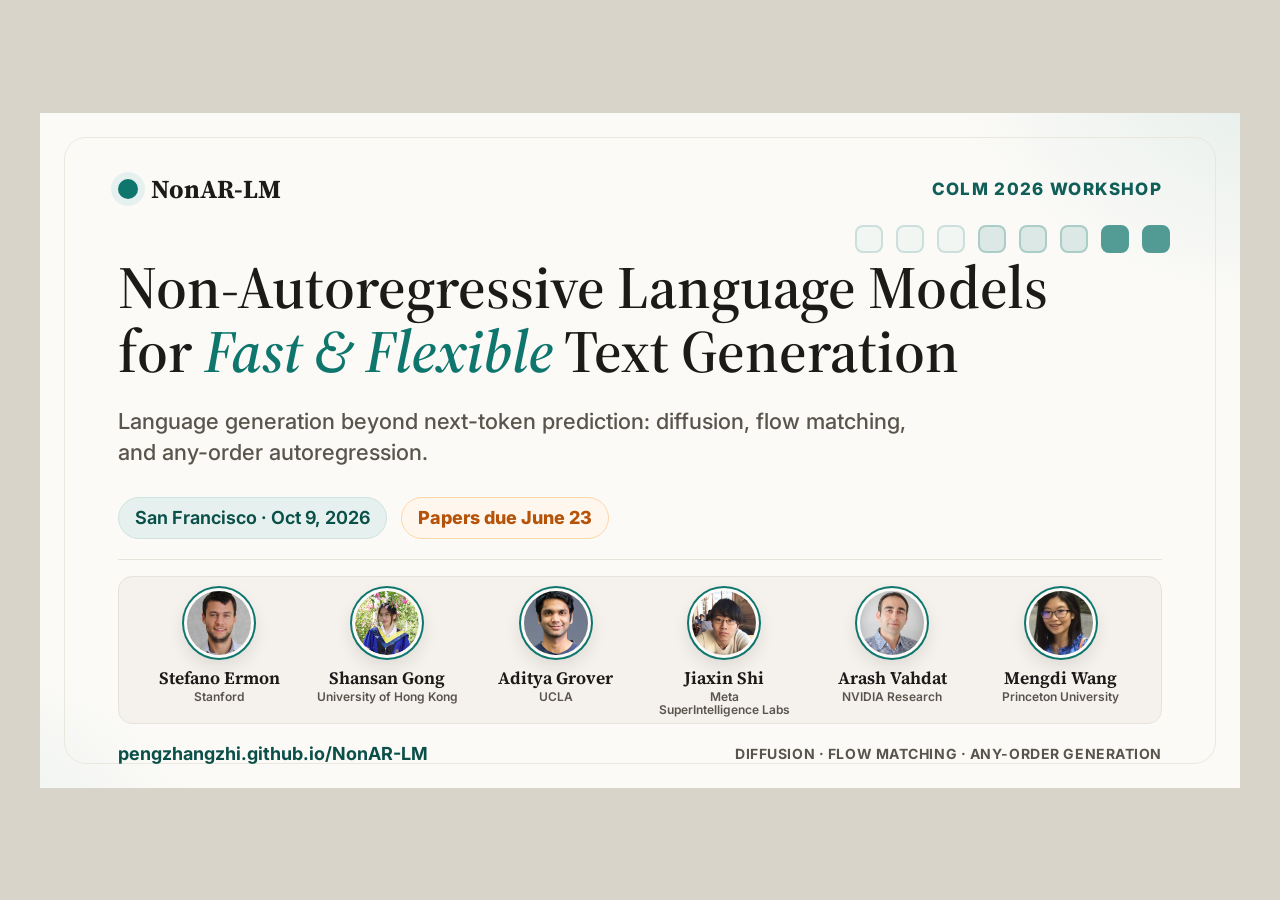
==== assets/social/banner.html @ e9bba419 "Add social promo banners (lineup, deadline, square) for the workshop" ====
<!DOCTYPE html>
<html lang="en">
<head>
  <meta charset="utf-8">
  <meta name="viewport" content="width=device-width, initial-scale=1">
  <title>NonAR-LM Workshop Social Banner</title>
  <link rel="preconnect" href="https://fonts.googleapis.com">
  <link rel="preconnect" href="https://fonts.gstatic.com" crossorigin>
  <link href="https://fonts.googleapis.com/css2?family=Inter:wght@400;500;600;700;800&family=Source+Serif+4:opsz,ital,wght@8..60,0,500;8..60,0,600;8..60,0,700;8..60,1,600&display=swap" rel="stylesheet">
  <style>
    :root {
      --bg: #fbfaf7;
      --bg-subtle: #f3f0e9;
      --surface: #ffffff;
      --text: #1c1b1a;
      --text-muted: #5a554c;
      --border: #e7e3da;
      --accent: #0f766e;
      --accent-strong: #115e59;
      --accent-soft: #e6f1ef;
      --accent-ink: #0b4f49;
      --danger: #b45309;
      --font-serif: "Source Serif 4", Georgia, "Times New Roman", serif;
      --font-sans: "Inter", system-ui, -apple-system, BlinkMacSystemFont, "Segoe UI", sans-serif;
    }

    * {
      box-sizing: border-box;
    }

    html,
    body {
      width: 100%;
      height: 100%;
      margin: 0;
      background: #d9d4ca;
      color: var(--text);
      font-family: var(--font-sans);
      -webkit-font-smoothing: antialiased;
      text-rendering: optimizeLegibility;
    }

    body {
      display: grid;
      place-items: center;
    }

    .banner {
      position: relative;
      width: 1200px;
      height: 675px;
      overflow: hidden;
      background:
        radial-gradient(520px 360px at 106% -8%, rgba(15, 118, 110, .10), transparent 70%),
        radial-gradient(420px 300px at -9% 109%, rgba(15, 118, 110, .07), transparent 66%),
        var(--bg);
      isolation: isolate;
    }

    body[data-size="square"] .banner {
      width: 1080px;
      height: 1080px;
    }

    .banner::before {
      content: "";
      position: absolute;
      inset: 24px;
      border: 1px solid rgba(231, 227, 218, .82);
      border-radius: 22px;
      pointer-events: none;
      z-index: -1;
    }

    .content {
      position: relative;
      display: flex;
      flex-direction: column;
      height: 100%;
      padding: 58px 78px 46px;
    }

    .topbar {
      display: flex;
      align-items: center;
      justify-content: space-between;
      gap: 28px;
      color: var(--accent-strong);
      font-size: 17px;
      font-weight: 800;
      letter-spacing: .08em;
      text-transform: uppercase;
    }

    .brand {
      display: inline-flex;
      align-items: center;
      gap: 13px;
      color: var(--text);
      font-family: var(--font-serif);
      font-size: 26px;
      font-weight: 700;
      letter-spacing: 0;
      text-transform: none;
    }

    .brand::before {
      content: "";
      width: 20px;
      height: 20px;
      border-radius: 999px;
      background: var(--accent);
      box-shadow: 0 0 0 7px var(--accent-soft);
    }

    .motif {
      position: absolute;
      top: 112px;
      right: 70px;
      display: grid;
      grid-template-columns: repeat(8, 28px);
      grid-auto-rows: 28px;
      gap: 13px;
      opacity: .78;
    }

    .motif span {
      border-radius: 8px;
      border: 2px solid rgba(15, 118, 110, .22);
      background: rgba(230, 241, 239, .56);
    }

    .motif span:nth-child(n+4) {
      background: rgba(15, 118, 110, .16);
      border-color: rgba(15, 118, 110, .32);
    }

    .motif span:nth-child(n+7) {
      background: var(--accent);
      border-color: var(--accent);
      opacity: .9;
    }

    .main {
      position: relative;
      margin-top: 48px;
      max-width: 980px;
      z-index: 1;
    }

    .headline {
      margin: 0;
      max-width: 950px;
      font-family: var(--font-serif);
      font-size: 60px;
      font-weight: 600;
      line-height: 1.08;
      letter-spacing: 0;
      text-wrap: balance;
    }

    .headline em {
      color: var(--accent);
      font-style: italic;
      white-space: nowrap;
    }

    .subline {
      margin: 22px 0 0;
      max-width: 830px;
      color: var(--text-muted);
      font-size: 22px;
      font-weight: 500;
      line-height: 1.42;
    }

    .meta {
      display: flex;
      align-items: center;
      flex-wrap: wrap;
      gap: 14px;
      margin-top: 28px;
      font-size: 18px;
      font-weight: 650;
      color: var(--accent-ink);
    }

    .chip {
      display: inline-flex;
      align-items: center;
      min-height: 42px;
      padding: 9px 16px;
      border-radius: 999px;
      background: var(--accent-soft);
      border: 1px solid #cfe4e0;
      white-space: nowrap;
    }

    .chip.deadline {
      background: #fff7ed;
      border-color: #fed7aa;
      color: var(--danger);
      font-weight: 800;
    }

    .divider {
      height: 1px;
      width: 100%;
      margin: 20px 0 0;
      background: var(--border);
    }

    .speaker-panel {
      position: absolute;
      left: 78px;
      right: 78px;
      bottom: 64px;
      height: 148px;
      margin: 0;
      padding: 11px 24px 10px;
      border: 1px solid var(--border);
      border-radius: 14px;
      background: rgba(243, 240, 233, .72);
    }

    .speaker-row {
      display: grid;
      grid-template-columns: repeat(6, 1fr);
      gap: 16px;
    }

    .speaker {
      min-width: 0;
      text-align: center;
    }

    .avatar {
      width: 70px;
      height: 70px;
      margin: 0 auto 7px;
      border-radius: 999px;
      object-fit: cover;
      border: 3px solid var(--bg);
      box-shadow: 0 0 0 2px var(--accent), 0 8px 18px rgba(28, 27, 26, .11);
      background: var(--bg-subtle);
    }

    .speaker-name {
      font-family: var(--font-serif);
      font-size: 17.5px;
      font-weight: 650;
      line-height: 1.05;
      color: var(--text);
      white-space: nowrap;
    }

    .speaker-affiliation {
      margin-top: 3px;
      color: var(--text-muted);
      font-size: 12px;
      font-weight: 600;
      line-height: 1.12;
      text-wrap: balance;
    }

    .footer {
      position: absolute;
      left: 78px;
      right: 78px;
      bottom: 24px;
      display: flex;
      align-items: center;
      justify-content: space-between;
      color: var(--accent-ink);
      font-size: 18px;
      font-weight: 700;
    }

    .footer .topics {
      color: var(--text-muted);
      font-size: 14px;
      font-weight: 700;
      letter-spacing: .04em;
      text-transform: uppercase;
    }

    body[data-content="deadline"] .main {
      max-width: 800px;
    }

    body[data-content="deadline"] .headline {
      max-width: 720px;
      font-size: 56px;
    }

    .deadline-focus {
      display: none;
    }

    body[data-content="deadline"] .deadline-focus {
      position: absolute;
      top: 150px;
      right: 78px;
      display: flex;
      flex-direction: column;
      width: 330px;
      min-height: 250px;
      padding: 28px;
      border: 1px solid #fed7aa;
      border-radius: 14px;
      background: #fff7ed;
      box-shadow: 0 14px 34px rgba(180, 83, 9, .12);
      z-index: 2;
    }

    .deadline-focus .label {
      color: var(--danger);
      font-size: 16px;
      font-weight: 800;
      letter-spacing: .08em;
      text-transform: uppercase;
    }

    .deadline-focus .date {
      margin-top: 16px;
      color: var(--text);
      font-family: var(--font-serif);
      font-size: 55px;
      font-weight: 700;
      line-height: .95;
    }

    .deadline-focus .note {
      margin-top: auto;
      color: var(--text-muted);
      font-size: 17px;
      font-weight: 600;
      line-height: 1.35;
    }

    body[data-content="deadline"] .meta .deadline {
      display: none;
    }

    body[data-content="deadline"] .speaker-panel {
      right: auto;
      width: 720px;
    }

    body[data-content="deadline"] .speaker-row {
      grid-template-columns: repeat(4, 1fr);
    }

    body[data-content="deadline"] .speaker:nth-child(n+5) {
      display: none;
    }

    body[data-size="square"] .content {
      padding: 62px 74px 56px;
    }

    body[data-size="square"] .topbar {
      font-size: 16px;
    }

    body[data-size="square"] .brand {
      font-size: 27px;
    }

    body[data-size="square"] .motif {
      top: 132px;
      right: 74px;
      grid-template-columns: repeat(4, 30px);
      opacity: .7;
    }

    body[data-size="square"] .main {
      margin-top: 68px;
      max-width: 890px;
    }

    body[data-size="square"] .headline {
      max-width: 890px;
      font-size: 64px;
      line-height: 1.08;
    }

    body[data-size="square"] .subline {
      max-width: 760px;
      margin-top: 25px;
      font-size: 25px;
    }

    body[data-size="square"] .meta {
      margin-top: 34px;
      font-size: 22px;
      gap: 18px;
    }

    body[data-size="square"] .chip {
      min-height: 52px;
      padding: 12px 19px;
    }

    body[data-size="square"] .divider {
      margin-top: 52px;
    }

    body[data-size="square"] .speaker-panel {
      position: relative;
      left: auto;
      right: auto;
      bottom: auto;
      height: auto;
      margin-top: 28px;
      padding: 34px 38px 31px;
    }

    body[data-size="square"] .speaker-row {
      grid-template-columns: repeat(3, 1fr);
      gap: 34px 28px;
    }

    body[data-size="square"] .avatar {
      width: 116px;
      height: 116px;
      margin-bottom: 13px;
      border-width: 4px;
      box-shadow: 0 0 0 3px var(--accent), 0 10px 22px rgba(28, 27, 26, .13);
    }

    body[data-size="square"] .speaker-name {
      font-size: 24px;
    }

    body[data-size="square"] .speaker-affiliation {
      margin-top: 6px;
      font-size: 16px;
      line-height: 1.25;
    }

    body[data-size="square"] .footer {
      left: 74px;
      right: 74px;
      bottom: 34px;
      font-size: 22px;
    }

    body[data-size="square"] .footer .topics {
      display: none;
    }
  </style>
</head>
<body data-size="wide" data-content="lineup">
  <main class="banner" aria-label="NonAR-LM COLM 2026 workshop social banner">
    <div class="content">
      <header class="topbar">
        <div class="brand">NonAR-LM</div>
        <div>COLM 2026 Workshop</div>
      </header>

      <div class="motif" aria-hidden="true">
        <span></span><span></span><span></span><span></span>
        <span></span><span></span><span></span><span></span>
      </div>

      <section class="main">
        <h1 class="headline">Non-Autoregressive Language Models for <em>Fast &amp; Flexible</em> Text Generation</h1>
        <p class="subline">Language generation beyond next-token prediction: diffusion, flow matching, and any-order autoregression.</p>
        <div class="meta">
          <div class="chip">San Francisco · Oct 9, 2026</div>
          <div class="chip deadline">Papers due June 23</div>
        </div>
      </section>

      <aside class="deadline-focus" aria-label="Submission deadline">
        <div class="label">Papers due</div>
        <div class="date">June 23</div>
        <div class="note">Non-archival workshop submissions via OpenReview.</div>
      </aside>

      <div class="divider"></div>

      <section class="speaker-panel" aria-label="Invited speakers">
        <div class="speaker-row">
          <article class="speaker">
            <img class="avatar" src="../img/people/stefano-ermon.jpg" alt="">
            <div class="speaker-name">Stefano Ermon</div>
            <div class="speaker-affiliation">Stanford</div>
          </article>
          <article class="speaker">
            <img class="avatar" src="../img/people/shansan-gong.jpg" alt="">
            <div class="speaker-name">Shansan Gong</div>
            <div class="speaker-affiliation">University of Hong Kong</div>
          </article>
          <article class="speaker">
            <img class="avatar" src="../img/people/aditya-grover.jpg" alt="">
            <div class="speaker-name">Aditya Grover</div>
            <div class="speaker-affiliation">UCLA</div>
          </article>
          <article class="speaker">
            <img class="avatar" src="../img/people/jiaxin-shi.jpg" alt="">
            <div class="speaker-name">Jiaxin Shi</div>
            <div class="speaker-affiliation">Meta SuperIntelligence Labs</div>
          </article>
          <article class="speaker">
            <img class="avatar" src="../img/people/arash-vahdat.jpg" alt="">
            <div class="speaker-name">Arash Vahdat</div>
            <div class="speaker-affiliation">NVIDIA Research</div>
          </article>
          <article class="speaker">
            <img class="avatar" src="../img/people/mengdi-wang.jpg" alt="">
            <div class="speaker-name">Mengdi Wang</div>
            <div class="speaker-affiliation">Princeton University</div>
          </article>
        </div>
      </section>

      <footer class="footer">
        <div>pengzhangzhi.github.io/NonAR-LM</div>
        <div class="topics">Diffusion · Flow Matching · Any-Order Generation</div>
      </footer>
    </div>
  </main>

  <script>
    const params = new URLSearchParams(window.location.search);
    document.body.dataset.size = params.get("size") === "square" ? "square" : "wide";
    document.body.dataset.content = params.get("content") === "deadline" ? "deadline" : "lineup";
  </script>
</body>
</html>
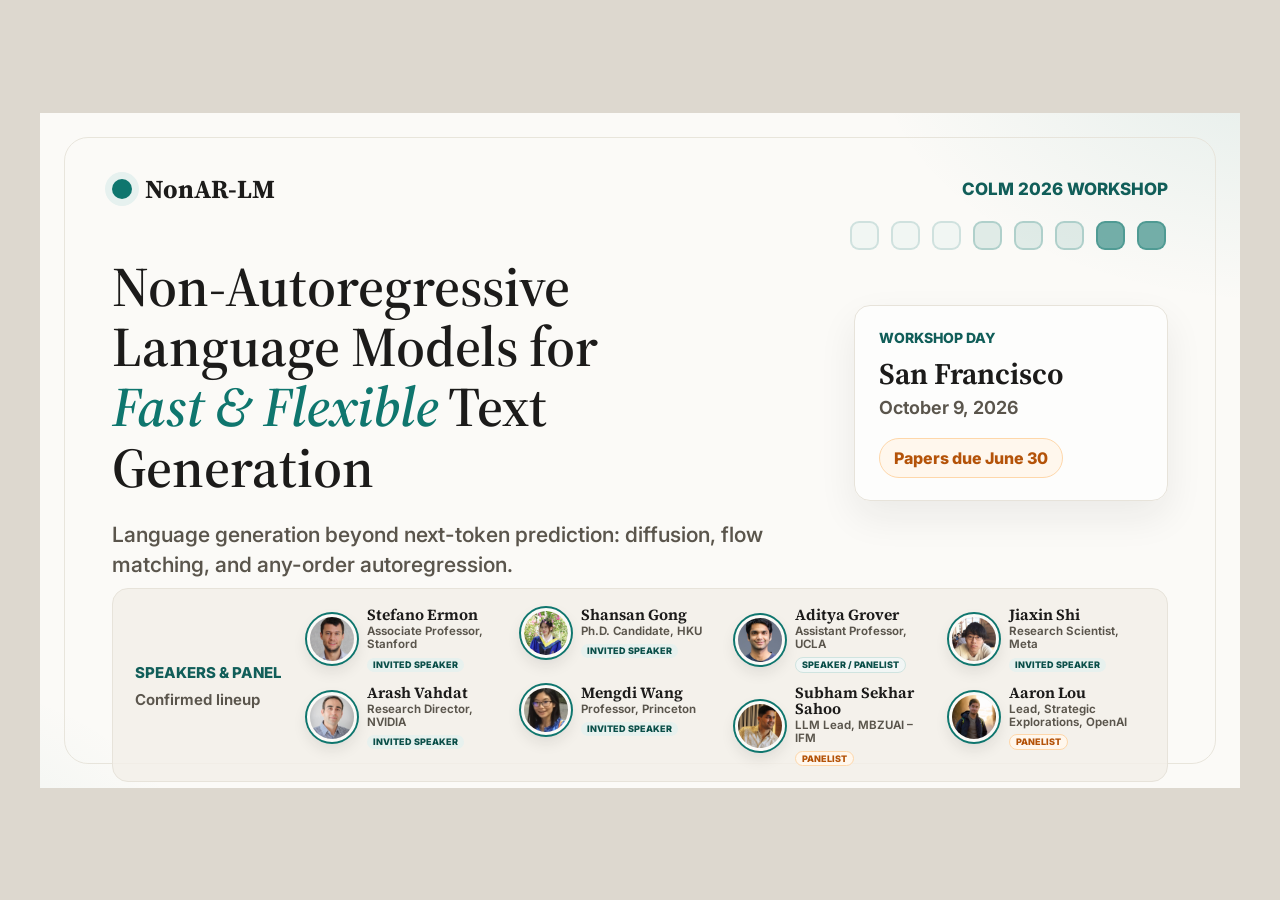
==== commit 9a911ce3: "Postpone submission deadline to June 30, 2026 Extends the paper submission window by one week (Jun 2" ====
--- a/assets/social/banner.html
+++ b/assets/social/banner.html
@@ -20,6 +20,8 @@
       --accent-soft: #e6f1ef;
       --accent-ink: #0b4f49;
       --danger: #b45309;
+      --danger-soft: #fff7ed;
+      --danger-border: #fed7aa;
       --font-serif: "Source Serif 4", Georgia, "Times New Roman", serif;
       --font-sans: "Inter", system-ui, -apple-system, BlinkMacSystemFont, "Segoe UI", sans-serif;
     }
@@ -33,7 +35,7 @@
       width: 100%;
       height: 100%;
       margin: 0;
-      background: #d9d4ca;
+      background: #ddd8cf;
       color: var(--text);
       font-family: var(--font-sans);
       -webkit-font-smoothing: antialiased;
@@ -51,8 +53,8 @@
       height: 675px;
       overflow: hidden;
       background:
-        radial-gradient(520px 360px at 106% -8%, rgba(15, 118, 110, .10), transparent 70%),
-        radial-gradient(420px 300px at -9% 109%, rgba(15, 118, 110, .07), transparent 66%),
+        radial-gradient(580px 360px at 104% -10%, rgba(15, 118, 110, .10), transparent 72%),
+        radial-gradient(460px 330px at -12% 116%, rgba(15, 118, 110, .07), transparent 68%),
         var(--bg);
       isolation: isolate;
     }
@@ -66,18 +68,17 @@
       content: "";
       position: absolute;
       inset: 24px;
-      border: 1px solid rgba(231, 227, 218, .82);
-      border-radius: 22px;
+      border: 1px solid rgba(231, 227, 218, .92);
+      border-radius: 24px;
       pointer-events: none;
-      z-index: -1;
     }
 
     .content {
       position: relative;
-      display: flex;
-      flex-direction: column;
+      display: grid;
+      grid-template-rows: auto 1fr auto auto;
       height: 100%;
-      padding: 58px 78px 46px;
+      padding: 58px 72px 36px;
     }
 
     .topbar {
@@ -85,10 +86,11 @@
       align-items: center;
       justify-content: space-between;
       gap: 28px;
+      min-height: 36px;
       color: var(--accent-strong);
       font-size: 17px;
       font-weight: 800;
-      letter-spacing: .08em;
+      letter-spacing: 0;
       text-transform: uppercase;
     }
 
@@ -102,6 +104,7 @@
       font-weight: 700;
       letter-spacing: 0;
       text-transform: none;
+      white-space: nowrap;
     }
 
     .brand::before {
@@ -111,52 +114,53 @@
       border-radius: 999px;
       background: var(--accent);
       box-shadow: 0 0 0 7px var(--accent-soft);
+      flex: 0 0 auto;
     }
 
     .motif {
       position: absolute;
-      top: 112px;
-      right: 70px;
+      top: 108px;
+      right: 74px;
       display: grid;
-      grid-template-columns: repeat(8, 28px);
-      grid-auto-rows: 28px;
-      gap: 13px;
+      grid-template-columns: repeat(8, 29px);
+      grid-auto-rows: 29px;
+      gap: 12px;
       opacity: .78;
     }
 
     .motif span {
-      border-radius: 8px;
-      border: 2px solid rgba(15, 118, 110, .22);
-      background: rgba(230, 241, 239, .56);
+      border-radius: 9px;
+      border: 2px solid rgba(15, 118, 110, .20);
+      background: rgba(230, 241, 239, .55);
     }
 
     .motif span:nth-child(n+4) {
-      background: rgba(15, 118, 110, .16);
-      border-color: rgba(15, 118, 110, .32);
+      background: rgba(15, 118, 110, .14);
+      border-color: rgba(15, 118, 110, .30);
     }
 
     .motif span:nth-child(n+7) {
-      background: var(--accent);
-      border-color: var(--accent);
-      opacity: .9;
-    }
-
-    .main {
+      background: rgba(15, 118, 110, .72);
+      border-color: rgba(15, 118, 110, .72);
+    }
+
+    .hero {
       position: relative;
-      margin-top: 48px;
-      max-width: 980px;
+      display: grid;
+      grid-template-columns: minmax(0, 730px) 314px;
+      align-items: start;
+      gap: 54px;
+      padding-top: 50px;
       z-index: 1;
     }
 
     .headline {
       margin: 0;
-      max-width: 950px;
       font-family: var(--font-serif);
-      font-size: 60px;
+      font-size: 56px;
       font-weight: 600;
       line-height: 1.08;
       letter-spacing: 0;
-      text-wrap: balance;
     }
 
     .headline em {
@@ -166,197 +170,289 @@
     }
 
     .subline {
+      max-width: 690px;
       margin: 22px 0 0;
-      max-width: 830px;
       color: var(--text-muted);
-      font-size: 22px;
-      font-weight: 500;
+      font-size: 21px;
+      font-weight: 550;
       line-height: 1.42;
     }
 
-    .meta {
+    .event-card {
+      margin-top: 48px;
+      padding: 24px 24px 22px;
+      border: 1px solid var(--border);
+      border-radius: 16px;
+      background: rgba(255, 255, 255, .68);
+      box-shadow: 0 16px 38px rgba(28, 27, 26, .07);
+    }
+
+    .event-label {
+      color: var(--accent-strong);
+      font-size: 14px;
+      font-weight: 800;
+      line-height: 1.1;
+      letter-spacing: 0;
+      text-transform: uppercase;
+    }
+
+    .event-place {
+      margin-top: 13px;
+      color: var(--text);
+      font-family: var(--font-serif);
+      font-size: 30px;
+      font-weight: 650;
+      line-height: 1.04;
+    }
+
+    .event-date {
+      margin-top: 8px;
+      color: var(--text-muted);
+      font-size: 18px;
+      font-weight: 650;
+      line-height: 1.25;
+    }
+
+    .square-date {
+      display: none;
+    }
+
+    .deadline-pill {
+      display: inline-flex;
+      align-items: center;
+      justify-content: center;
+      min-height: 40px;
+      margin-top: 18px;
+      padding: 9px 14px;
+      border: 1px solid var(--danger-border);
+      border-radius: 999px;
+      background: var(--danger-soft);
+      color: var(--danger);
+      font-size: 16px;
+      font-weight: 800;
+      white-space: nowrap;
+    }
+
+    .speaker-section {
+      display: grid;
+      grid-template-columns: 150px 1fr;
+      align-items: center;
+      gap: 22px;
+      min-height: 194px;
+      margin-top: 8px;
+      padding: 18px 22px;
+      border: 1px solid var(--border);
+      border-radius: 16px;
+      background: rgba(243, 240, 233, .82);
+    }
+
+    .speaker-kicker {
+      color: var(--accent-strong);
+      font-size: 15px;
+      font-weight: 800;
+      line-height: 1.18;
+      text-transform: uppercase;
+    }
+
+    .speaker-note {
+      margin-top: 10px;
+      color: var(--text-muted);
+      font-size: 15px;
+      font-weight: 650;
+      line-height: 1.25;
+    }
+
+    .speaker-row {
+      display: grid;
+      grid-template-columns: repeat(4, minmax(0, 1fr));
+      gap: 12px 18px;
+      align-items: start;
+    }
+
+    .speaker {
+      min-width: 0;
       display: flex;
       align-items: center;
-      flex-wrap: wrap;
-      gap: 14px;
-      margin-top: 28px;
-      font-size: 18px;
-      font-weight: 650;
-      color: var(--accent-ink);
-    }
-
-    .chip {
-      display: inline-flex;
-      align-items: center;
-      min-height: 42px;
-      padding: 9px 16px;
-      border-radius: 999px;
-      background: var(--accent-soft);
-      border: 1px solid #cfe4e0;
-      white-space: nowrap;
-    }
-
-    .chip.deadline {
-      background: #fff7ed;
-      border-color: #fed7aa;
-      color: var(--danger);
-      font-weight: 800;
-    }
-
-    .divider {
-      height: 1px;
-      width: 100%;
-      margin: 20px 0 0;
-      background: var(--border);
-    }
-
-    .speaker-panel {
-      position: absolute;
-      left: 78px;
-      right: 78px;
-      bottom: 64px;
-      height: 148px;
+      gap: 10px;
+      text-align: left;
+    }
+
+    .avatar {
+      width: 50px;
+      height: 50px;
       margin: 0;
-      padding: 11px 24px 10px;
-      border: 1px solid var(--border);
-      border-radius: 14px;
-      background: rgba(243, 240, 233, .72);
-    }
-
-    .speaker-row {
-      display: grid;
-      grid-template-columns: repeat(6, 1fr);
-      gap: 16px;
-    }
-
-    .speaker {
-      min-width: 0;
-      text-align: center;
-    }
-
-    .avatar {
-      width: 70px;
-      height: 70px;
-      margin: 0 auto 7px;
       border-radius: 999px;
       object-fit: cover;
       border: 3px solid var(--bg);
-      box-shadow: 0 0 0 2px var(--accent), 0 8px 18px rgba(28, 27, 26, .11);
       background: var(--bg-subtle);
+      box-shadow: 0 0 0 2px var(--accent), 0 7px 15px rgba(28, 27, 26, .10);
+      flex: 0 0 auto;
+    }
+
+    .speaker-copy {
+      min-width: 0;
     }
 
     .speaker-name {
+      color: var(--text);
       font-family: var(--font-serif);
-      font-size: 17.5px;
+      font-size: 15.5px;
       font-weight: 650;
       line-height: 1.05;
+    }
+
+    .speaker-affiliation {
+      margin-top: 2px;
+      color: var(--text-muted);
+      font-size: 11.5px;
+      font-weight: 650;
+      line-height: 1.15;
+    }
+
+    .speaker-role {
+      display: inline-flex;
+      align-items: center;
+      margin-top: 5px;
+      padding: 2px 6px;
+      border-radius: 999px;
+      background: rgba(230, 241, 239, .9);
+      color: var(--accent-ink);
+      font-size: 9px;
+      font-weight: 850;
+      line-height: 1.1;
+      text-transform: uppercase;
+      white-space: nowrap;
+    }
+
+    .speaker-role.is-panel {
+      background: var(--danger-soft);
+      color: var(--danger);
+      border: 1px solid var(--danger-border);
+    }
+
+    .speaker-role.is-dual {
+      background: #f1f6f5;
+      color: var(--accent-ink);
+      border: 1px solid #cfe4e0;
+    }
+
+    .footer {
+      display: none;
+      align-items: center;
+      justify-content: flex-start;
+      gap: 28px;
+      min-height: 28px;
+      padding-top: 18px;
+      color: var(--accent-ink);
+      font-size: 17px;
+      font-weight: 750;
+    }
+
+    .footer-secondary {
+      display: none;
+    }
+
+    .deadline-layout {
+      display: none;
+    }
+
+    body[data-content="deadline"] .lineup-layout {
+      display: none;
+    }
+
+    body[data-content="deadline"] .deadline-layout {
+      display: grid;
+    }
+
+    body[data-content="deadline"] .hero {
+      grid-template-columns: minmax(0, 560px) 420px;
+      gap: 70px;
+      padding-top: 56px;
+    }
+
+    body[data-content="deadline"] .headline {
+      font-size: 50px;
+    }
+
+    body[data-content="deadline"] .subline {
+      max-width: 560px;
+      font-size: 20px;
+    }
+
+    .deadline-card {
+      margin-top: 4px;
+      padding: 32px 34px 30px;
+      border: 1px solid var(--danger-border);
+      border-radius: 18px;
+      background: linear-gradient(180deg, #fffaf3, var(--danger-soft));
+      box-shadow: 0 18px 42px rgba(180, 83, 9, .12);
+    }
+
+    .deadline-label {
+      color: var(--danger);
+      font-size: 18px;
+      font-weight: 850;
+      line-height: 1;
+      letter-spacing: 0;
+      text-transform: uppercase;
+    }
+
+    .deadline-date {
+      margin-top: 18px;
       color: var(--text);
-      white-space: nowrap;
-    }
-
-    .speaker-affiliation {
-      margin-top: 3px;
+      font-family: var(--font-serif);
+      font-size: 66px;
+      font-weight: 700;
+      line-height: .94;
+    }
+
+    .deadline-meta {
+      margin-top: 24px;
       color: var(--text-muted);
-      font-size: 12px;
-      font-weight: 600;
-      line-height: 1.12;
-      text-wrap: balance;
-    }
-
-    .footer {
-      position: absolute;
-      left: 78px;
-      right: 78px;
-      bottom: 24px;
-      display: flex;
-      align-items: center;
-      justify-content: space-between;
+      font-size: 20px;
+      font-weight: 650;
+      line-height: 1.35;
+    }
+
+    .deadline-strip {
+      display: grid;
+      grid-template-columns: repeat(3, 1fr);
+      gap: 18px;
+      margin-top: 28px;
+    }
+
+    .deadline-stat {
+      min-height: 78px;
+      padding: 14px;
+      border: 1px solid #eadfce;
+      border-radius: 14px;
+      background: rgba(255, 255, 255, .66);
+    }
+
+    .deadline-stat b {
+      display: block;
       color: var(--accent-ink);
       font-size: 18px;
+      line-height: 1.1;
+    }
+
+    .deadline-stat span {
+      display: block;
+      margin-top: 5px;
+      color: var(--text-muted);
+      font-size: 13px;
       font-weight: 700;
-    }
-
-    .footer .topics {
-      color: var(--text-muted);
-      font-size: 14px;
-      font-weight: 700;
-      letter-spacing: .04em;
+      line-height: 1.15;
       text-transform: uppercase;
     }
 
-    body[data-content="deadline"] .main {
-      max-width: 800px;
-    }
-
-    body[data-content="deadline"] .headline {
-      max-width: 720px;
-      font-size: 56px;
-    }
-
-    .deadline-focus {
+    body[data-content="deadline"] .speaker-section {
       display: none;
     }
 
-    body[data-content="deadline"] .deadline-focus {
-      position: absolute;
-      top: 150px;
-      right: 78px;
-      display: flex;
-      flex-direction: column;
-      width: 330px;
-      min-height: 250px;
-      padding: 28px;
-      border: 1px solid #fed7aa;
-      border-radius: 14px;
-      background: #fff7ed;
-      box-shadow: 0 14px 34px rgba(180, 83, 9, .12);
-      z-index: 2;
-    }
-
-    .deadline-focus .label {
-      color: var(--danger);
-      font-size: 16px;
-      font-weight: 800;
-      letter-spacing: .08em;
-      text-transform: uppercase;
-    }
-
-    .deadline-focus .date {
-      margin-top: 16px;
-      color: var(--text);
-      font-family: var(--font-serif);
-      font-size: 55px;
-      font-weight: 700;
-      line-height: .95;
-    }
-
-    .deadline-focus .note {
-      margin-top: auto;
-      color: var(--text-muted);
-      font-size: 17px;
-      font-weight: 600;
-      line-height: 1.35;
-    }
-
-    body[data-content="deadline"] .meta .deadline {
-      display: none;
-    }
-
-    body[data-content="deadline"] .speaker-panel {
-      right: auto;
-      width: 720px;
-    }
-
-    body[data-content="deadline"] .speaker-row {
-      grid-template-columns: repeat(4, 1fr);
-    }
-
-    body[data-content="deadline"] .speaker:nth-child(n+5) {
-      display: none;
-    }
-
     body[data-size="square"] .content {
-      padding: 62px 74px 56px;
+      grid-template-rows: auto auto 1fr auto;
+      padding: 62px 72px 34px;
     }
 
     body[data-size="square"] .topbar {
@@ -371,83 +467,149 @@
       top: 132px;
       right: 74px;
       grid-template-columns: repeat(4, 30px);
-      opacity: .7;
-    }
-
-    body[data-size="square"] .main {
-      margin-top: 68px;
-      max-width: 890px;
+      grid-auto-rows: 30px;
+      opacity: .68;
+    }
+
+    body[data-size="square"] .hero {
+      display: block;
+      padding-top: 70px;
     }
 
     body[data-size="square"] .headline {
-      max-width: 890px;
-      font-size: 64px;
+      max-width: 855px;
+      font-size: 58px;
       line-height: 1.08;
     }
 
     body[data-size="square"] .subline {
-      max-width: 760px;
-      margin-top: 25px;
+      max-width: 790px;
+      margin-top: 24px;
       font-size: 25px;
-    }
-
-    body[data-size="square"] .meta {
-      margin-top: 34px;
+      line-height: 1.38;
+    }
+
+    body[data-size="square"] .event-card {
+      display: flex;
+      align-items: center;
+      gap: 18px;
+      width: max-content;
+      max-width: 100%;
+      margin-top: 32px;
+      padding: 0;
+      border: 0;
+      background: transparent;
+      box-shadow: none;
+    }
+
+    body[data-size="square"] .event-label,
+    body[data-size="square"] .event-place,
+    body[data-size="square"] .event-date {
+      display: none;
+    }
+
+    body[data-size="square"] .deadline-pill {
+      min-height: 52px;
+      margin: 0;
+      padding: 12px 20px;
       font-size: 22px;
-      gap: 18px;
-    }
-
-    body[data-size="square"] .chip {
+    }
+
+    body[data-size="square"] .event-card .square-date {
+      display: inline-flex;
+      align-items: center;
       min-height: 52px;
-      padding: 12px 19px;
-    }
-
-    body[data-size="square"] .divider {
-      margin-top: 52px;
-    }
-
-    body[data-size="square"] .speaker-panel {
-      position: relative;
-      left: auto;
-      right: auto;
-      bottom: auto;
-      height: auto;
-      margin-top: 28px;
-      padding: 34px 38px 31px;
+      padding: 12px 20px;
+      border: 1px solid #cfe4e0;
+      border-radius: 999px;
+      background: var(--accent-soft);
+      color: var(--accent-ink);
+      font-size: 22px;
+      font-weight: 800;
+      white-space: nowrap;
+    }
+
+    body[data-size="square"] .speaker-section {
+      display: block;
+      min-height: 0;
+      margin-top: 42px;
+      padding: 24px 28px 24px;
+    }
+
+    body[data-size="square"] .speaker-heading {
+      display: flex;
+      align-items: baseline;
+      justify-content: space-between;
+      gap: 20px;
+      margin-bottom: 20px;
+    }
+
+    body[data-size="square"] .speaker-note {
+      margin-top: 0;
+      font-size: 17px;
     }
 
     body[data-size="square"] .speaker-row {
-      grid-template-columns: repeat(3, 1fr);
-      gap: 34px 28px;
+      grid-template-columns: repeat(4, minmax(0, 1fr));
+      gap: 18px 16px;
+    }
+
+    body[data-size="square"] .speaker {
+      display: block;
+      text-align: center;
     }
 
     body[data-size="square"] .avatar {
-      width: 116px;
-      height: 116px;
-      margin-bottom: 13px;
+      width: 72px;
+      height: 72px;
+      margin: 0 auto 9px;
       border-width: 4px;
       box-shadow: 0 0 0 3px var(--accent), 0 10px 22px rgba(28, 27, 26, .13);
     }
 
     body[data-size="square"] .speaker-name {
-      font-size: 24px;
+      font-size: 17px;
+      line-height: 1.05;
     }
 
     body[data-size="square"] .speaker-affiliation {
+      min-height: 2.35em;
+      margin-top: 4px;
+      font-size: 12px;
+      line-height: 1.18;
+    }
+
+    body[data-size="square"] .speaker-role {
       margin-top: 6px;
-      font-size: 16px;
-      line-height: 1.25;
+      font-size: 9px;
+      padding: 3px 7px;
     }
 
     body[data-size="square"] .footer {
-      left: 74px;
-      right: 74px;
-      bottom: 34px;
-      font-size: 22px;
-    }
-
-    body[data-size="square"] .footer .topics {
+      min-height: 30px;
+      padding-top: 16px;
+      font-size: 20px;
+    }
+
+    body[data-size="square"] .footer-secondary {
       display: none;
+    }
+
+    body[data-content="lineup"] .deadline-layout {
+      display: none !important;
+    }
+
+    body[data-content="deadline"] .lineup-layout {
+      display: none !important;
+    }
+
+    body[data-size="square"][data-content="lineup"] .hero.lineup-layout {
+      display: block;
+    }
+
+    body[data-size="wide"][data-content="lineup"] .hero.lineup-layout,
+    body[data-size="wide"][data-content="deadline"] .hero.deadline-layout {
+      display: grid;
     }
   </style>
 </head>
@@ -464,61 +626,188 @@
         <span></span><span></span><span></span><span></span>
       </div>
 
-      <section class="main">
-        <h1 class="headline">Non-Autoregressive Language Models for <em>Fast &amp; Flexible</em> Text Generation</h1>
-        <p class="subline">Language generation beyond next-token prediction: diffusion, flow matching, and any-order autoregression.</p>
-        <div class="meta">
-          <div class="chip">San Francisco · Oct 9, 2026</div>
-          <div class="chip deadline">Papers due June 23</div>
+      <section class="hero lineup-layout">
+        <div>
+          <h1 class="headline">Non-Autoregressive Language Models for <em>Fast &amp; Flexible</em> Text Generation</h1>
+          <p class="subline">Language generation beyond next-token prediction: diffusion, flow matching, and any-order autoregression.</p>
+        </div>
+        <aside class="event-card" aria-label="Event details">
+          <div class="event-label">Workshop day</div>
+          <div class="event-place">San Francisco</div>
+          <div class="event-date">October 9, 2026</div>
+          <div class="deadline-pill">Papers due June 30</div>
+          <div class="square-date">San Francisco &middot; Oct 9, 2026</div>
+        </aside>
+      </section>
+
+      <section class="hero deadline-layout">
+        <div>
+          <h1 class="headline">Non-Autoregressive Language Models for <em>Fast &amp; Flexible</em> Text Generation</h1>
+          <p class="subline">A COLM 2026 workshop on diffusion, flow matching, and any-order language generation.</p>
+        </div>
+        <aside class="deadline-card" aria-label="Submission deadline">
+          <div class="deadline-label">Papers due</div>
+          <div class="deadline-date">June 30</div>
+          <p class="deadline-meta">Non-archival workshop submissions via OpenReview.</p>
+          <div class="deadline-strip">
+            <div class="deadline-stat"><b>Oct 9</b><span>Workshop</span></div>
+            <div class="deadline-stat"><b>COLM</b><span>2026</span></div>
+            <div class="deadline-stat"><b>SF</b><span>California</span></div>
+          </div>
+        </aside>
+      </section>
+
+      <section class="speaker-section lineup-layout" aria-label="Speakers and panelists">
+        <div class="speaker-heading">
+          <div>
+            <div class="speaker-kicker">Speakers &amp; panel</div>
+            <div class="speaker-note">Confirmed lineup</div>
+          </div>
+        </div>
+        <div class="speaker-row">
+          <article class="speaker">
+            <img class="avatar" src="../img/people/stefano-ermon.jpg" alt="">
+            <div class="speaker-copy">
+              <div class="speaker-name">Stefano Ermon</div>
+              <div class="speaker-affiliation">Associate Professor, Stanford</div>
+              <div class="speaker-role">Invited speaker</div>
+            </div>
+          </article>
+          <article class="speaker">
+            <img class="avatar" src="../img/people/shansan-gong.jpg" alt="">
+            <div class="speaker-copy">
+              <div class="speaker-name">Shansan Gong</div>
+              <div class="speaker-affiliation">Ph.D. Candidate, HKU</div>
+              <div class="speaker-role">Invited speaker</div>
+            </div>
+          </article>
+          <article class="speaker">
+            <img class="avatar" src="../img/people/aditya-grover.jpg" alt="">
+            <div class="speaker-copy">
+              <div class="speaker-name">Aditya Grover</div>
+              <div class="speaker-affiliation">Assistant Professor, UCLA</div>
+              <div class="speaker-role is-dual">Speaker / panelist</div>
+            </div>
+          </article>
+          <article class="speaker">
+            <img class="avatar" src="../img/people/jiaxin-shi.jpg" alt="">
+            <div class="speaker-copy">
+              <div class="speaker-name">Jiaxin Shi</div>
+              <div class="speaker-affiliation">Research Scientist, Meta</div>
+              <div class="speaker-role">Invited speaker</div>
+            </div>
+          </article>
+          <article class="speaker">
+            <img class="avatar" src="../img/people/arash-vahdat.jpg" alt="">
+            <div class="speaker-copy">
+              <div class="speaker-name">Arash Vahdat</div>
+              <div class="speaker-affiliation">Research Director, NVIDIA</div>
+              <div class="speaker-role">Invited speaker</div>
+            </div>
+          </article>
+          <article class="speaker">
+            <img class="avatar" src="../img/people/mengdi-wang.jpg" alt="">
+            <div class="speaker-copy">
+              <div class="speaker-name">Mengdi Wang</div>
+              <div class="speaker-affiliation">Professor, Princeton</div>
+              <div class="speaker-role">Invited speaker</div>
+            </div>
+          </article>
+          <article class="speaker">
+            <img class="avatar" src="../img/people/subham-sahoo.jpg" alt="">
+            <div class="speaker-copy">
+              <div class="speaker-name">Subham Sekhar Sahoo</div>
+              <div class="speaker-affiliation">LLM Lead, MBZUAI &ndash; IFM</div>
+              <div class="speaker-role is-panel">Panelist</div>
+            </div>
+          </article>
+          <article class="speaker">
+            <img class="avatar" src="../img/people/aaron-lou.jpg" alt="">
+            <div class="speaker-copy">
+              <div class="speaker-name">Aaron Lou</div>
+              <div class="speaker-affiliation">Lead, Strategic Explorations, OpenAI</div>
+              <div class="speaker-role is-panel">Panelist</div>
+            </div>
+          </article>
         </div>
       </section>
 
-      <aside class="deadline-focus" aria-label="Submission deadline">
-        <div class="label">Papers due</div>
-        <div class="date">June 23</div>
-        <div class="note">Non-archival workshop submissions via OpenReview.</div>
-      </aside>
-
-      <div class="divider"></div>
-
-      <section class="speaker-panel" aria-label="Invited speakers">
+      <section class="speaker-section deadline-layout" aria-label="Speakers and panelists">
+        <div class="speaker-heading">
+          <div class="speaker-kicker">Speakers &amp; panel</div>
+          <div class="speaker-note">Plus contributed spotlights and posters</div>
+        </div>
         <div class="speaker-row">
           <article class="speaker">
             <img class="avatar" src="../img/people/stefano-ermon.jpg" alt="">
-            <div class="speaker-name">Stefano Ermon</div>
-            <div class="speaker-affiliation">Stanford</div>
+            <div class="speaker-copy">
+              <div class="speaker-name">Stefano Ermon</div>
+              <div class="speaker-affiliation">Associate Professor, Stanford</div>
+              <div class="speaker-role">Invited speaker</div>
+            </div>
           </article>
           <article class="speaker">
             <img class="avatar" src="../img/people/shansan-gong.jpg" alt="">
-            <div class="speaker-name">Shansan Gong</div>
-            <div class="speaker-affiliation">University of Hong Kong</div>
+            <div class="speaker-copy">
+              <div class="speaker-name">Shansan Gong</div>
+              <div class="speaker-affiliation">Ph.D. Candidate, HKU</div>
+              <div class="speaker-role">Invited speaker</div>
+            </div>
           </article>
           <article class="speaker">
             <img class="avatar" src="../img/people/aditya-grover.jpg" alt="">
-            <div class="speaker-name">Aditya Grover</div>
-            <div class="speaker-affiliation">UCLA</div>
+            <div class="speaker-copy">
+              <div class="speaker-name">Aditya Grover</div>
+              <div class="speaker-affiliation">Assistant Professor, UCLA</div>
+              <div class="speaker-role is-dual">Speaker / panelist</div>
+            </div>
           </article>
           <article class="speaker">
             <img class="avatar" src="../img/people/jiaxin-shi.jpg" alt="">
-            <div class="speaker-name">Jiaxin Shi</div>
-            <div class="speaker-affiliation">Meta SuperIntelligence Labs</div>
+            <div class="speaker-copy">
+              <div class="speaker-name">Jiaxin Shi</div>
+              <div class="speaker-affiliation">Research Scientist, Meta</div>
+              <div class="speaker-role">Invited speaker</div>
+            </div>
           </article>
           <article class="speaker">
             <img class="avatar" src="../img/people/arash-vahdat.jpg" alt="">
-            <div class="speaker-name">Arash Vahdat</div>
-            <div class="speaker-affiliation">NVIDIA Research</div>
+            <div class="speaker-copy">
+              <div class="speaker-name">Arash Vahdat</div>
+              <div class="speaker-affiliation">Research Director, NVIDIA</div>
+              <div class="speaker-role">Invited speaker</div>
+            </div>
           </article>
           <article class="speaker">
             <img class="avatar" src="../img/people/mengdi-wang.jpg" alt="">
-            <div class="speaker-name">Mengdi Wang</div>
-            <div class="speaker-affiliation">Princeton University</div>
+            <div class="speaker-copy">
+              <div class="speaker-name">Mengdi Wang</div>
+              <div class="speaker-affiliation">Professor, Princeton</div>
+              <div class="speaker-role">Invited speaker</div>
+            </div>
+          </article>
+          <article class="speaker">
+            <img class="avatar" src="../img/people/subham-sahoo.jpg" alt="">
+            <div class="speaker-copy">
+              <div class="speaker-name">Subham Sekhar Sahoo</div>
+              <div class="speaker-affiliation">LLM Lead, MBZUAI &ndash; IFM</div>
+              <div class="speaker-role is-panel">Panelist</div>
+            </div>
+          </article>
+          <article class="speaker">
+            <img class="avatar" src="../img/people/aaron-lou.jpg" alt="">
+            <div class="speaker-copy">
+              <div class="speaker-name">Aaron Lou</div>
+              <div class="speaker-affiliation">Lead, Strategic Explorations, OpenAI</div>
+              <div class="speaker-role is-panel">Panelist</div>
+            </div>
           </article>
         </div>
       </section>
 
       <footer class="footer">
         <div>pengzhangzhi.github.io/NonAR-LM</div>
-        <div class="topics">Diffusion · Flow Matching · Any-Order Generation</div>
+        <div class="footer-secondary">Diffusion &middot; Flow Matching &middot; Any-Order Generation</div>
       </footer>
     </div>
   </main>
